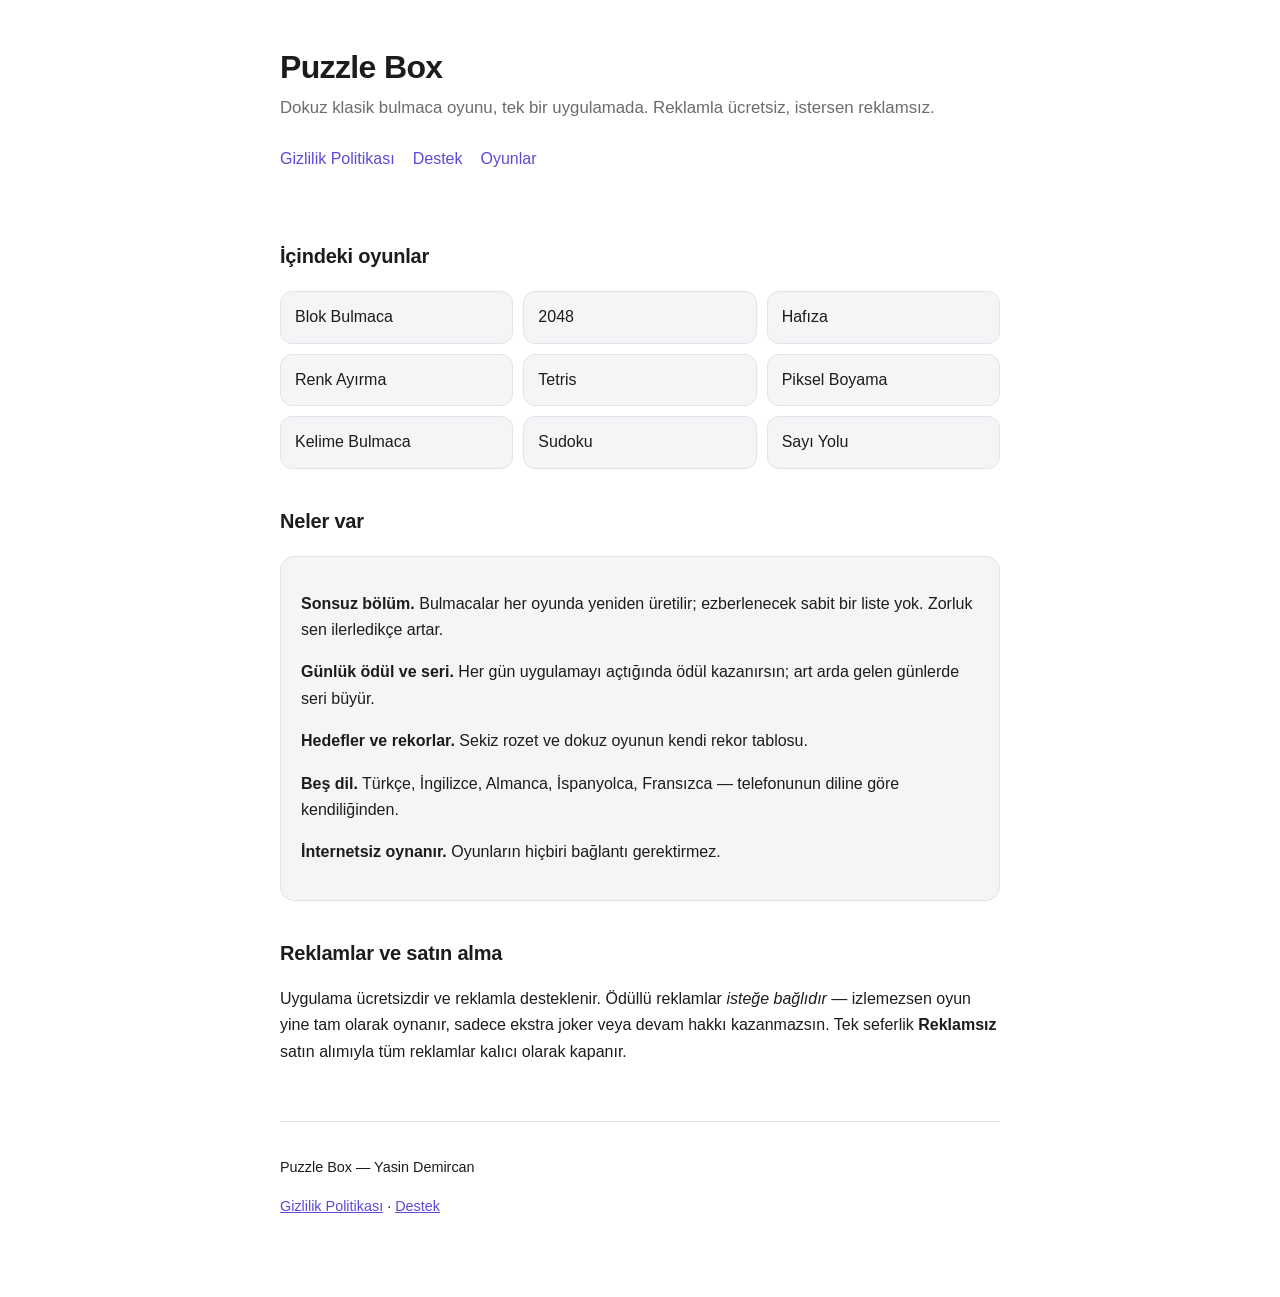
==== index.html @ 71acd685 "Add files via upload" ====
<!doctype html>
<html lang="tr">
<head>
<meta charset="utf-8">
<meta name="viewport" content="width=device-width, initial-scale=1">
<title>Puzzle Box — 9 bulmaca oyunu, tek uygulama</title>
<meta name="description" content="Puzzle Box: dokuz klasik bulmaca oyunu tek bir iOS uygulamasında. Blok Bulmaca, 2048, Tetris, Sudoku, Kelime Bulmaca, Piksel Boyama ve daha fazlası.">
<link rel="stylesheet" href="style.css">
</head>
<body>
<div class="wrap">

<header>
  <h1>Puzzle Box</h1>
  <p class="lede">Dokuz klasik bulmaca oyunu, tek bir uygulamada. Reklamla ücretsiz, istersen reklamsız.</p>
  <nav>
    <a href="privacy.html">Gizlilik Politikası</a>
    <a href="support.html">Destek</a>
    <a href="#oyunlar">Oyunlar</a>
  </nav>
</header>

<h2 id="oyunlar">İçindeki oyunlar</h2>
<ul class="games">
  <li>Blok Bulmaca</li>
  <li>2048</li>
  <li>Hafıza</li>
  <li>Renk Ayırma</li>
  <li>Tetris</li>
  <li>Piksel Boyama</li>
  <li>Kelime Bulmaca</li>
  <li>Sudoku</li>
  <li>Sayı Yolu</li>
</ul>

<h2>Neler var</h2>
<div class="card">
  <p><strong>Sonsuz bölüm.</strong> Bulmacalar her oyunda yeniden üretilir; ezberlenecek sabit bir liste yok. Zorluk sen ilerledikçe artar.</p>
  <p><strong>Günlük ödül ve seri.</strong> Her gün uygulamayı açtığında ödül kazanırsın; art arda gelen günlerde seri büyür.</p>
  <p><strong>Hedefler ve rekorlar.</strong> Sekiz rozet ve dokuz oyunun kendi rekor tablosu.</p>
  <p><strong>Beş dil.</strong> Türkçe, İngilizce, Almanca, İspanyolca, Fransızca — telefonunun diline göre kendiliğinden.</p>
  <p><strong>İnternetsiz oynanır.</strong> Oyunların hiçbiri bağlantı gerektirmez.</p>
</div>

<h2>Reklamlar ve satın alma</h2>
<p>Uygulama ücretsizdir ve reklamla desteklenir. Ödüllü reklamlar <em>isteğe bağlıdır</em> — izlemezsen oyun yine tam olarak oynanır, sadece ekstra joker veya devam hakkı kazanmazsın. Tek seferlik <strong>Reklamsız</strong> satın alımıyla tüm reklamlar kalıcı olarak kapanır.</p>

<footer>
  <p>Puzzle Box — Yasin Demircan</p>
  <p><a href="privacy.html">Gizlilik Politikası</a> · <a href="support.html">Destek</a></p>
</footer>

</div>
</body>
</html>
---- style.css ----
/* Üç sayfanın ortak stili. Tek dosya, dış bağımlılık yok — GitHub Pages'te
   olduğu gibi çalışır. Renkler cihazın açık/koyu temasına uyar. */
:root {
  --bg: #ffffff;
  --surface: #f5f5f7;
  --text: #1c1c1e;
  --muted: #6b6b70;
  --accent: #5b4bd6;
  --border: #e3e3e8;
}
@media (prefers-color-scheme: dark) {
  :root {
    --bg: #131320;
    --surface: #1e1e2e;
    --text: #f2f2f7;
    --muted: #a0a0ad;
    --accent: #9b8cff;
    --border: #2c2c3d;
  }
}
* { box-sizing: border-box; }
body {
  margin: 0;
  padding: 0 20px 64px;
  background: var(--bg);
  color: var(--text);
  font: 16px/1.65 -apple-system, BlinkMacSystemFont, "Segoe UI", Roboto, sans-serif;
  -webkit-text-size-adjust: 100%;
}
.wrap { max-width: 720px; margin: 0 auto; }
header { padding: 48px 0 32px; }
h1 { font-size: 2rem; line-height: 1.2; margin: 0 0 8px; letter-spacing: -0.02em; }
h2 { font-size: 1.25rem; margin: 36px 0 10px; letter-spacing: -0.01em; }
h3 { font-size: 1rem; margin: 24px 0 6px; }
p, li { color: var(--text); }
.lede { color: var(--muted); font-size: 1.05rem; margin: 0; }
a { color: var(--accent); }
nav { margin: 24px 0 0; display: flex; flex-wrap: wrap; gap: 8px 18px; }
nav a { text-decoration: none; font-weight: 500; }
nav a:hover { text-decoration: underline; }
.card {
  background: var(--surface);
  border: 1px solid var(--border);
  border-radius: 14px;
  padding: 18px 20px;
  margin: 18px 0;
}
.games { list-style: none; padding: 0; margin: 18px 0;
         display: grid; grid-template-columns: repeat(auto-fill, minmax(190px, 1fr)); gap: 10px; }
.games li {
  background: var(--surface); border: 1px solid var(--border);
  border-radius: 12px; padding: 12px 14px; font-weight: 500;
}
table { border-collapse: collapse; width: 100%; margin: 14px 0; font-size: 0.95rem; display: block; overflow-x: auto; }
th, td { text-align: left; padding: 9px 12px; border-bottom: 1px solid var(--border); vertical-align: top; }
th { font-weight: 600; }
footer { margin-top: 56px; padding-top: 20px; border-top: 1px solid var(--border); color: var(--muted); font-size: 0.9rem; }
.updated { color: var(--muted); font-size: 0.9rem; }
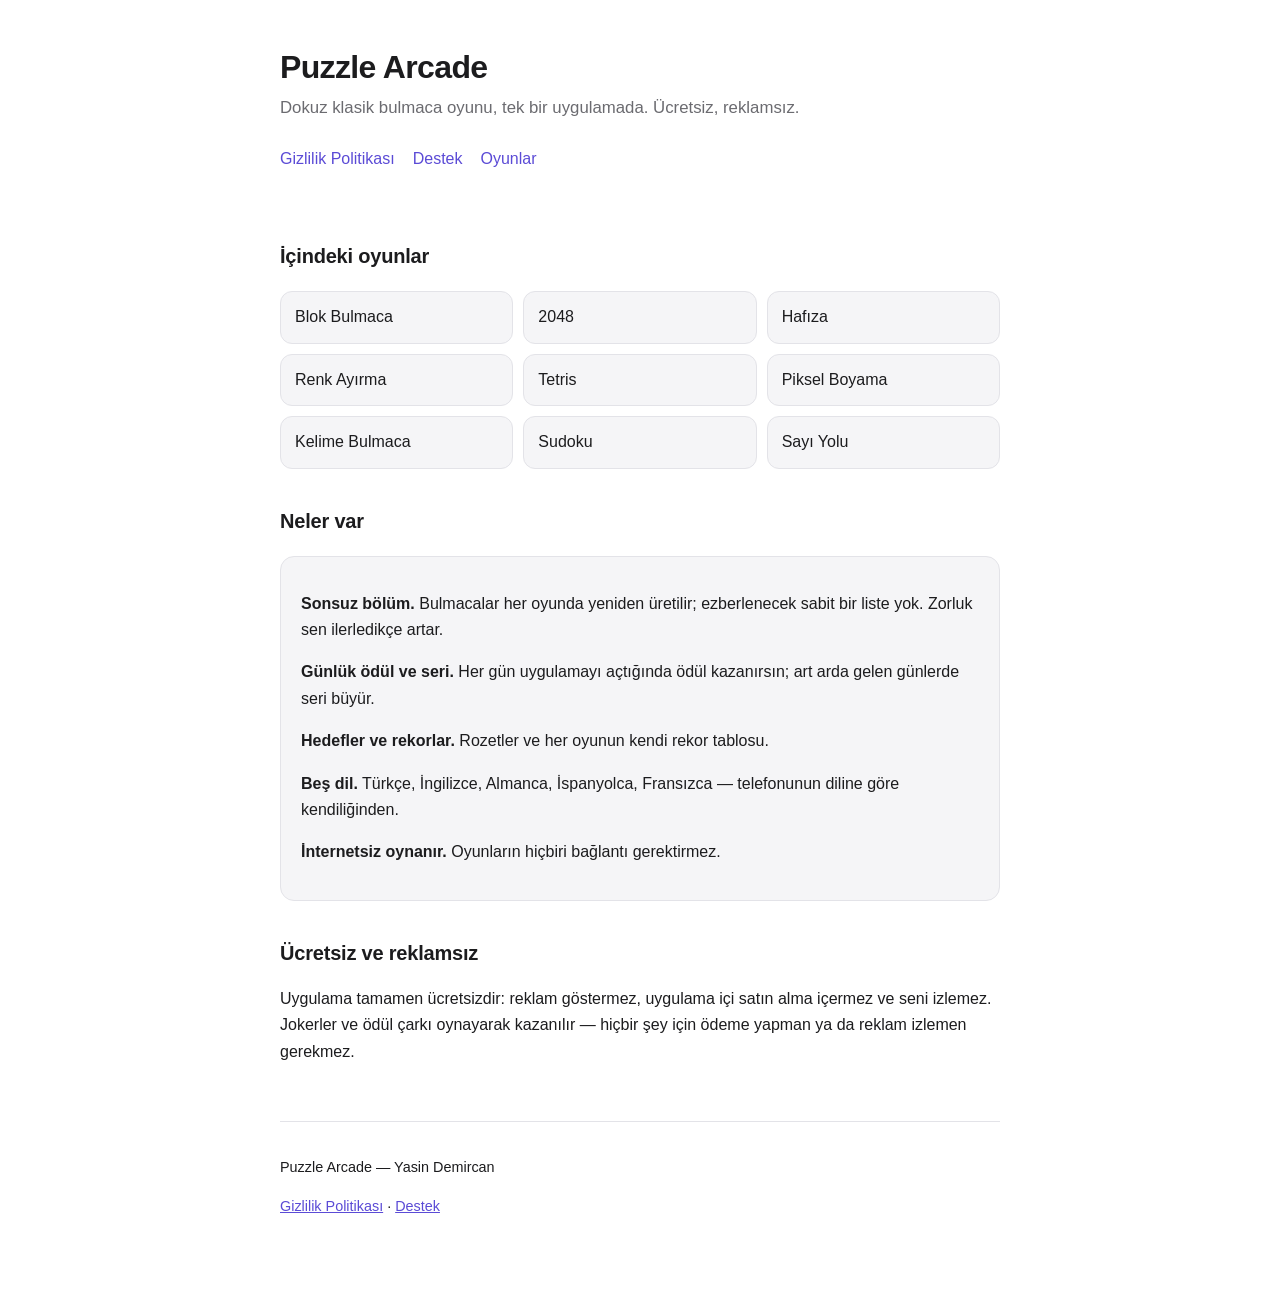
==== commit 547d282a: "Update index.html" ====
--- a/index.html
+++ b/index.html
@@ -3,16 +3,16 @@
 <head>
 <meta charset="utf-8">
 <meta name="viewport" content="width=device-width, initial-scale=1">
-<title>Puzzle Box — 9 bulmaca oyunu, tek uygulama</title>
-<meta name="description" content="Puzzle Box: dokuz klasik bulmaca oyunu tek bir iOS uygulamasında. Blok Bulmaca, 2048, Tetris, Sudoku, Kelime Bulmaca, Piksel Boyama ve daha fazlası.">
+<title>Puzzle Arcade — Bulmacalar tek yerde</title>
+<meta name="description" content="Puzzle Arcade: klasik bulmaca oyunları tek bir iOS uygulamasında. Blok Bulmaca, 2048, Tetris, Sudoku, Kelime Bulmaca, Piksel Boyama ve daha fazlası.">
 <link rel="stylesheet" href="style.css">
 </head>
 <body>
 <div class="wrap">
 
 <header>
-  <h1>Puzzle Box</h1>
-  <p class="lede">Dokuz klasik bulmaca oyunu, tek bir uygulamada. Reklamla ücretsiz, istersen reklamsız.</p>
+  <h1>Puzzle Arcade</h1>
+  <p class="lede">Dokuz klasik bulmaca oyunu, tek bir uygulamada. Ücretsiz, reklamsız.</p>
   <nav>
     <a href="privacy.html">Gizlilik Politikası</a>
     <a href="support.html">Destek</a>
@@ -37,16 +37,16 @@
 <div class="card">
   <p><strong>Sonsuz bölüm.</strong> Bulmacalar her oyunda yeniden üretilir; ezberlenecek sabit bir liste yok. Zorluk sen ilerledikçe artar.</p>
   <p><strong>Günlük ödül ve seri.</strong> Her gün uygulamayı açtığında ödül kazanırsın; art arda gelen günlerde seri büyür.</p>
-  <p><strong>Hedefler ve rekorlar.</strong> Sekiz rozet ve dokuz oyunun kendi rekor tablosu.</p>
+  <p><strong>Hedefler ve rekorlar.</strong> Rozetler ve her oyunun kendi rekor tablosu.</p>
   <p><strong>Beş dil.</strong> Türkçe, İngilizce, Almanca, İspanyolca, Fransızca — telefonunun diline göre kendiliğinden.</p>
   <p><strong>İnternetsiz oynanır.</strong> Oyunların hiçbiri bağlantı gerektirmez.</p>
 </div>
 
-<h2>Reklamlar ve satın alma</h2>
-<p>Uygulama ücretsizdir ve reklamla desteklenir. Ödüllü reklamlar <em>isteğe bağlıdır</em> — izlemezsen oyun yine tam olarak oynanır, sadece ekstra joker veya devam hakkı kazanmazsın. Tek seferlik <strong>Reklamsız</strong> satın alımıyla tüm reklamlar kalıcı olarak kapanır.</p>
+<h2>Ücretsiz ve reklamsız</h2>
+<p>Uygulama tamamen ücretsizdir: reklam göstermez, uygulama içi satın alma içermez ve seni izlemez. Jokerler ve ödül çarkı oynayarak kazanılır — hiçbir şey için ödeme yapman ya da reklam izlemen gerekmez.</p>
 
 <footer>
-  <p>Puzzle Box — Yasin Demircan</p>
+  <p>Puzzle Arcade — Yasin Demircan</p>
   <p><a href="privacy.html">Gizlilik Politikası</a> · <a href="support.html">Destek</a></p>
 </footer>
 
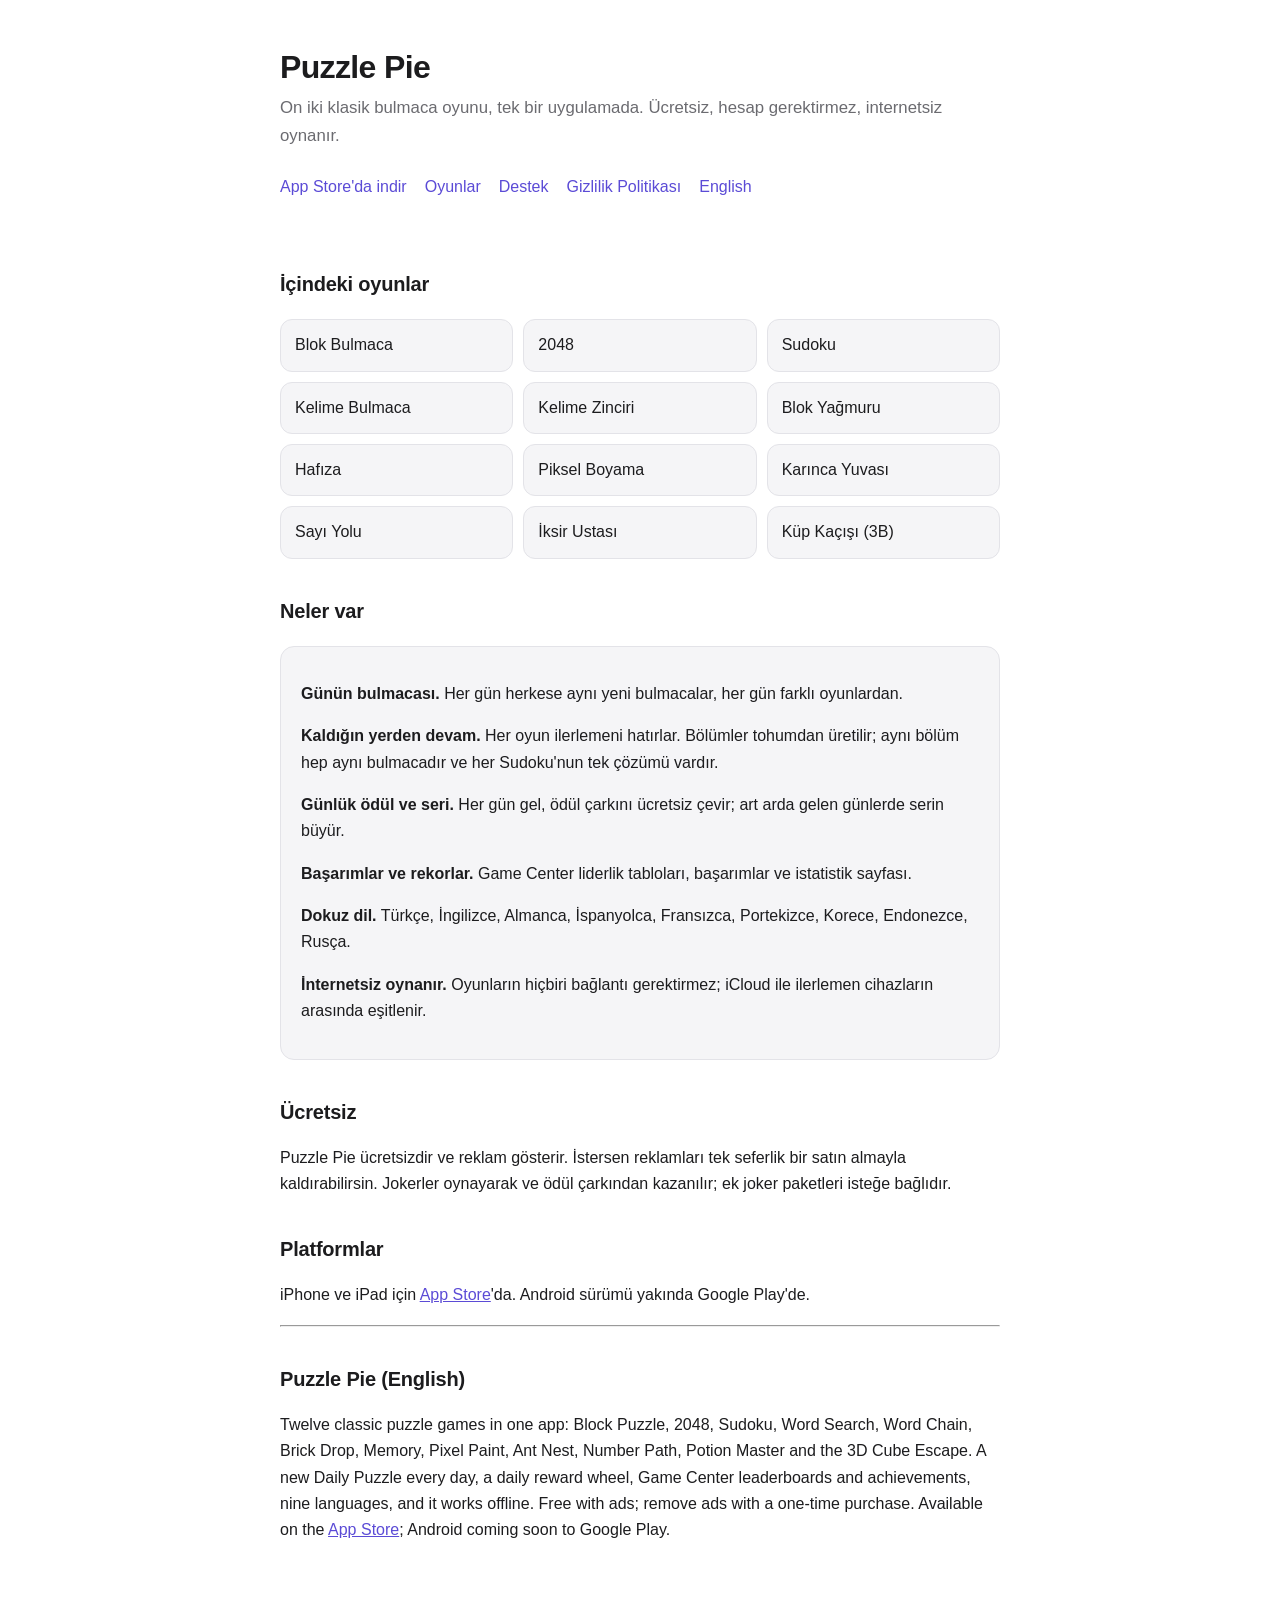
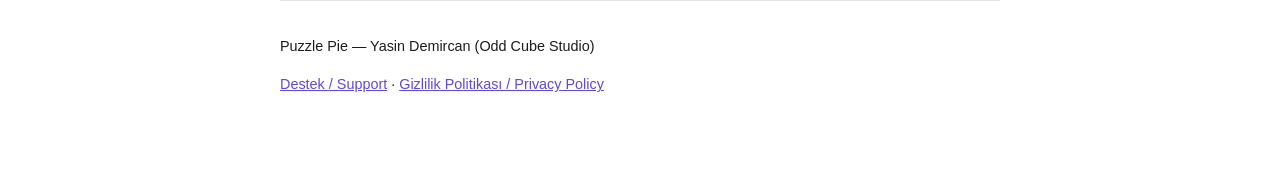
==== commit f098b289: "Puzzle Pie: ana sayfa, destek ve gizlilik politikası güncellendi (iOS + Android, reklam ve satın alm" ====
--- a/index.html
+++ b/index.html
@@ -3,20 +3,22 @@
 <head>
 <meta charset="utf-8">
 <meta name="viewport" content="width=device-width, initial-scale=1">
-<title>Puzzle Arcade — Bulmacalar tek yerde</title>
-<meta name="description" content="Puzzle Arcade: klasik bulmaca oyunları tek bir iOS uygulamasında. Blok Bulmaca, 2048, Tetris, Sudoku, Kelime Bulmaca, Piksel Boyama ve daha fazlası.">
+<title>Puzzle Pie — Bulmacalar tek yerde</title>
+<meta name="description" content="Puzzle Pie: on iki klasik bulmaca oyunu tek bir uygulamada. Sudoku, 2048, Blok Bulmaca, Kelime Bulmaca, Piksel Boyama, 3B Küp Kaçışı ve daha fazlası.">
 <link rel="stylesheet" href="style.css">
 </head>
 <body>
 <div class="wrap">
 
 <header>
-  <h1>Puzzle Arcade</h1>
-  <p class="lede">Dokuz klasik bulmaca oyunu, tek bir uygulamada. Ücretsiz, reklamsız.</p>
+  <h1>Puzzle Pie</h1>
+  <p class="lede">On iki klasik bulmaca oyunu, tek bir uygulamada. Ücretsiz, hesap gerektirmez, internetsiz oynanır.</p>
   <nav>
+    <a href="https://apps.apple.com/app/id6809361774">App Store'da indir</a>
+    <a href="#oyunlar">Oyunlar</a>
+    <a href="support.html">Destek</a>
     <a href="privacy.html">Gizlilik Politikası</a>
-    <a href="support.html">Destek</a>
-    <a href="#oyunlar">Oyunlar</a>
+    <a href="#english">English</a>
   </nav>
 </header>
 
@@ -24,30 +26,42 @@
 <ul class="games">
   <li>Blok Bulmaca</li>
   <li>2048</li>
+  <li>Sudoku</li>
+  <li>Kelime Bulmaca</li>
+  <li>Kelime Zinciri</li>
+  <li>Blok Yağmuru</li>
   <li>Hafıza</li>
-  <li>Renk Ayırma</li>
-  <li>Tetris</li>
   <li>Piksel Boyama</li>
-  <li>Kelime Bulmaca</li>
-  <li>Sudoku</li>
+  <li>Karınca Yuvası</li>
   <li>Sayı Yolu</li>
+  <li>İksir Ustası</li>
+  <li>Küp Kaçışı (3B)</li>
 </ul>
 
 <h2>Neler var</h2>
 <div class="card">
-  <p><strong>Sonsuz bölüm.</strong> Bulmacalar her oyunda yeniden üretilir; ezberlenecek sabit bir liste yok. Zorluk sen ilerledikçe artar.</p>
-  <p><strong>Günlük ödül ve seri.</strong> Her gün uygulamayı açtığında ödül kazanırsın; art arda gelen günlerde seri büyür.</p>
-  <p><strong>Hedefler ve rekorlar.</strong> Rozetler ve her oyunun kendi rekor tablosu.</p>
-  <p><strong>Beş dil.</strong> Türkçe, İngilizce, Almanca, İspanyolca, Fransızca — telefonunun diline göre kendiliğinden.</p>
-  <p><strong>İnternetsiz oynanır.</strong> Oyunların hiçbiri bağlantı gerektirmez.</p>
+  <p><strong>Günün bulmacası.</strong> Her gün herkese aynı yeni bulmacalar, her gün farklı oyunlardan.</p>
+  <p><strong>Kaldığın yerden devam.</strong> Her oyun ilerlemeni hatırlar. Bölümler tohumdan üretilir; aynı bölüm hep aynı bulmacadır ve her Sudoku'nun tek çözümü vardır.</p>
+  <p><strong>Günlük ödül ve seri.</strong> Her gün gel, ödül çarkını ücretsiz çevir; art arda gelen günlerde serin büyür.</p>
+  <p><strong>Başarımlar ve rekorlar.</strong> Game Center liderlik tabloları, başarımlar ve istatistik sayfası.</p>
+  <p><strong>Dokuz dil.</strong> Türkçe, İngilizce, Almanca, İspanyolca, Fransızca, Portekizce, Korece, Endonezce, Rusça.</p>
+  <p><strong>İnternetsiz oynanır.</strong> Oyunların hiçbiri bağlantı gerektirmez; iCloud ile ilerlemen cihazların arasında eşitlenir.</p>
 </div>
 
-<h2>Ücretsiz ve reklamsız</h2>
-<p>Uygulama tamamen ücretsizdir: reklam göstermez, uygulama içi satın alma içermez ve seni izlemez. Jokerler ve ödül çarkı oynayarak kazanılır — hiçbir şey için ödeme yapman ya da reklam izlemen gerekmez.</p>
+<h2>Ücretsiz</h2>
+<p>Puzzle Pie ücretsizdir ve reklam gösterir. İstersen reklamları tek seferlik bir satın almayla kaldırabilirsin. Jokerler oynayarak ve ödül çarkından kazanılır; ek joker paketleri isteğe bağlıdır.</p>
+
+<h2>Platformlar</h2>
+<p>iPhone ve iPad için <a href="https://apps.apple.com/app/id6809361774">App Store</a>'da. Android sürümü yakında Google Play'de.</p>
+
+<hr>
+
+<h2 id="english">Puzzle Pie (English)</h2>
+<p>Twelve classic puzzle games in one app: Block Puzzle, 2048, Sudoku, Word Search, Word Chain, Brick Drop, Memory, Pixel Paint, Ant Nest, Number Path, Potion Master and the 3D Cube Escape. A new Daily Puzzle every day, a daily reward wheel, Game Center leaderboards and achievements, nine languages, and it works offline. Free with ads; remove ads with a one-time purchase. Available on the <a href="https://apps.apple.com/app/id6809361774">App Store</a>; Android coming soon to Google Play.</p>
 
 <footer>
-  <p>Puzzle Arcade — Yasin Demircan</p>
-  <p><a href="privacy.html">Gizlilik Politikası</a> · <a href="support.html">Destek</a></p>
+  <p>Puzzle Pie — Yasin Demircan (Odd Cube Studio)</p>
+  <p><a href="support.html">Destek / Support</a> · <a href="privacy.html">Gizlilik Politikası / Privacy Policy</a></p>
 </footer>
 
 </div>
